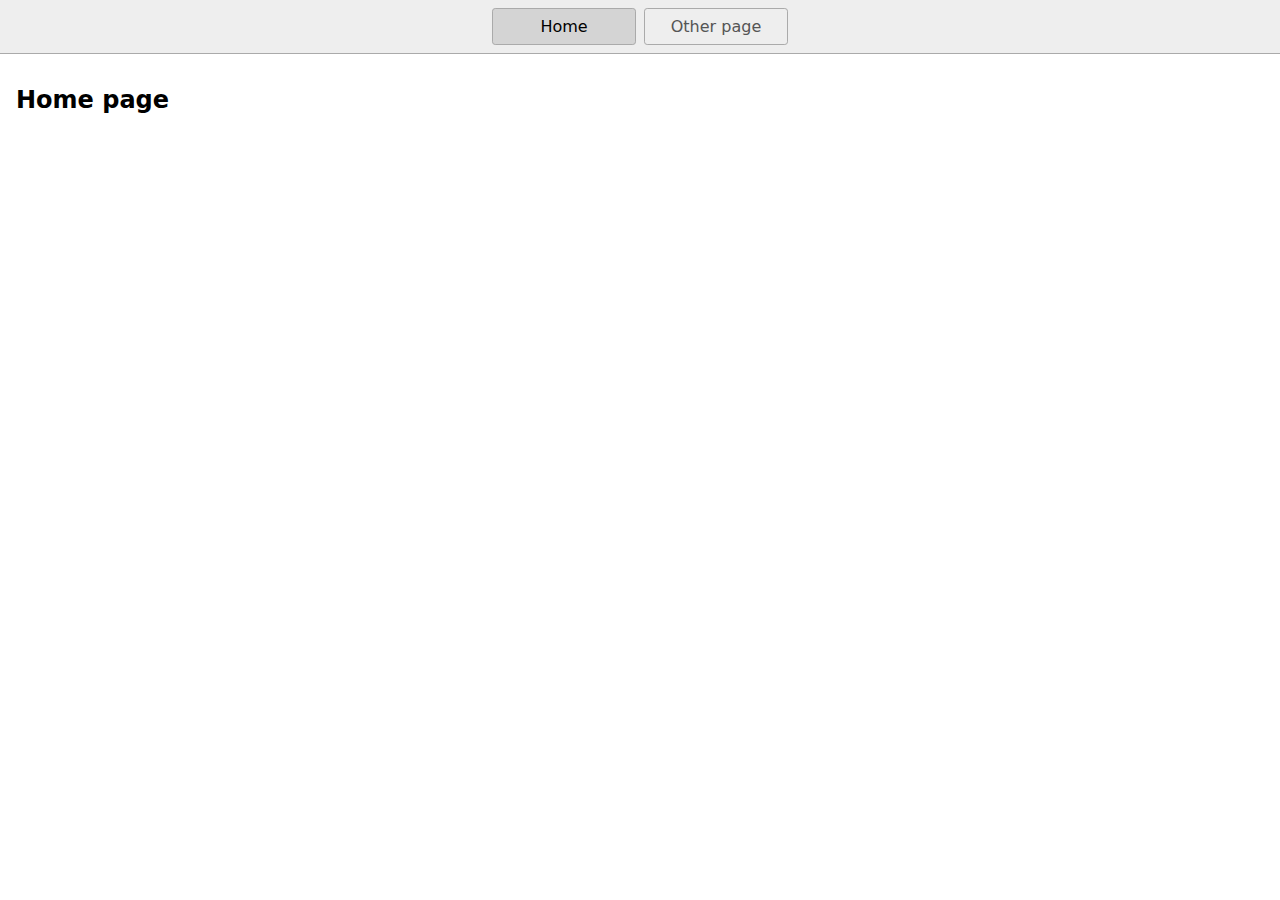
==== index.html @ e1e0ad21 "Initial commit" ====
<!DOCTYPE html>
<html lang="en">
  <head>
    <title>Home</title>
    <meta charset="UTF-8" />
    <meta name="viewport" content="width=device-width" />
    <!--
      Need a visual blank slate?
      Remove all code in `styles.css`!
    -->
    <link rel="stylesheet" href="styles.css" />
    <script type="module" src="script.js"></script>
  </head>
  <body>
    <nav>
      <a href="/" aria-current="page">Home</a>
      <a href="/page2.html">Other page</a>
    </nav>
    <main>
      <h1>Home page</h1>
    </main>
  </body>
</html>
---- styles.css ----
* {
  box-sizing: border-box;
}

body {
  margin: 0;
  font-family: system-ui, sans-serif;
  color: black;
  background-color: white;
}

nav {
  display: flex;
  flex-wrap: wrap;
  align-items: center;
  justify-content: center;
  padding: 0.5rem;
  gap: 0.5rem;
  border-bottom: solid 1px #aaa;
  background-color: #eee;
}

nav a {
  display: inline-block;
  min-width: 9rem;
  padding: 0.5rem;
  border-radius: 0.2rem;
  border: solid 1px #aaa;
  text-align: center;
  text-decoration: none;
  color: #555;
}

nav a[aria-current='page'] {
  color: #000;
  background-color: #d4d4d4;
}

main {
  padding: 1rem;
}

h1 {
  font-weight: bold;
  font-size: 1.5rem;
}
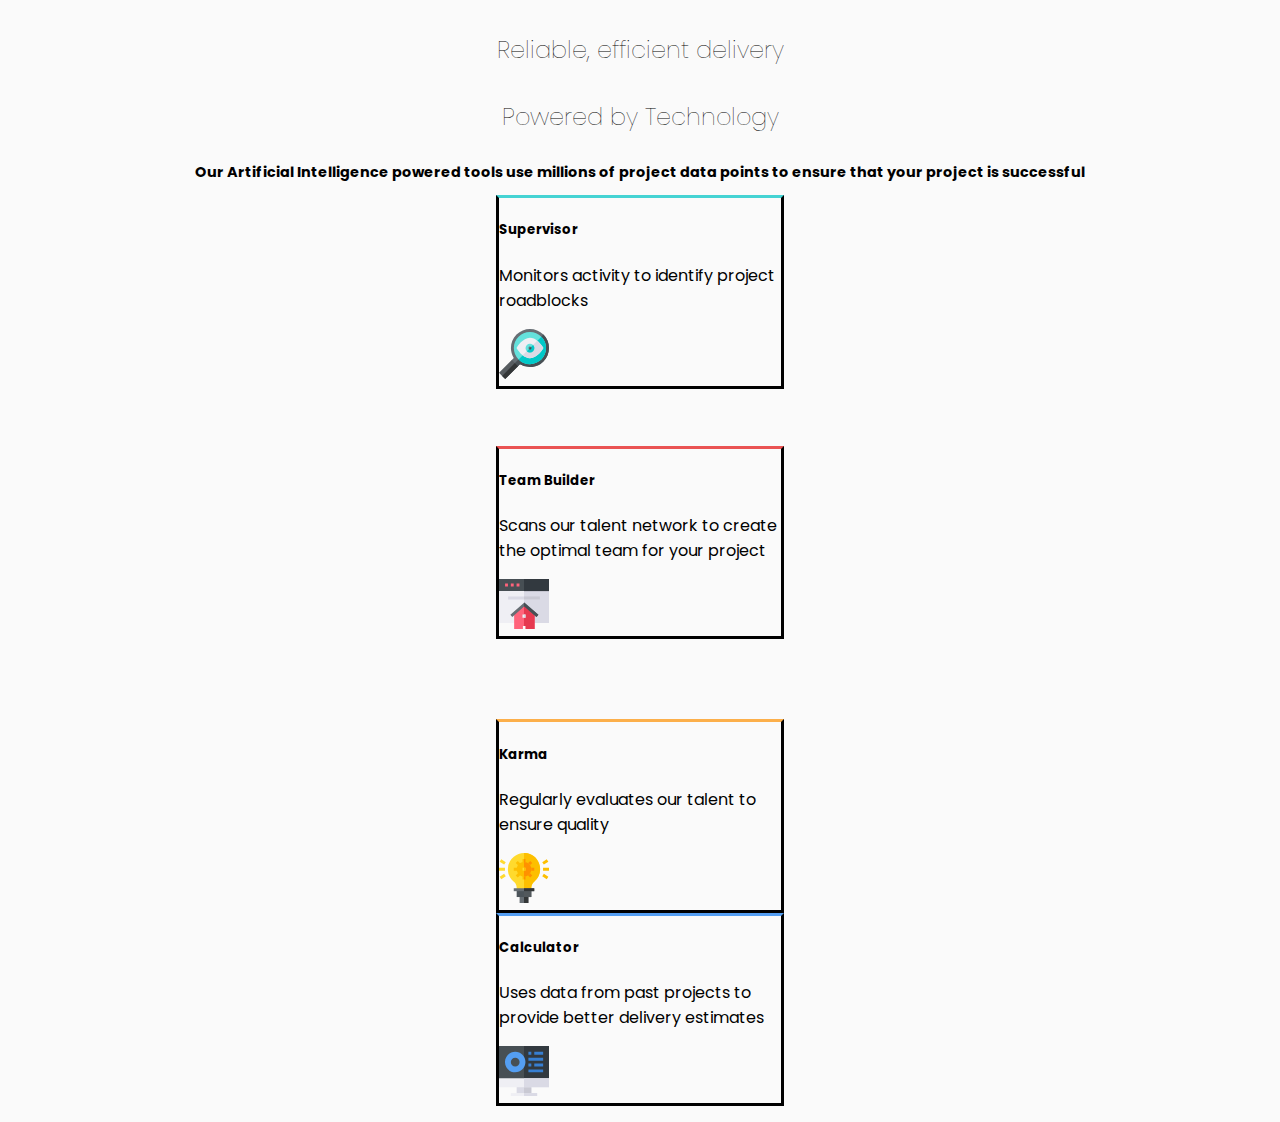
==== commit c67eb843: "3 files modified, 4 added" ====
--- a/index.html
+++ b/index.html
@@ -1,23 +1,102 @@
 <!DOCTYPE html>
 <html lang="en">
   <head>
-    <title>Home</title>
-    <meta charset="UTF-8" />
-    <meta name="viewport" content="width=device-width" />
-    <!--
-      Need a visual blank slate?
-      Remove all code in `styles.css`!
-    -->
+    <title>Frontend Mentor | Four card feature section</title>
+    <link
+      rel="icon"
+      type="image/png"
+      sizes="32x32"
+      href="./images/favicon-32x32.png"
+    />
+    <link
+      href="https://cdn.jsdelivr.net/npm/bootstrap@5.3.0/dist/css/bootstrap.min.css"
+      rel="stylesheet"
+      integrity="sha384-9ndCyUaIbzAi2FUVXJi0CjmCapSmO7SnpJef0486qhLnuZ2cdeRhO02iuK6FUUVM"
+      crossorigin="anonymous"
+    />
     <link rel="stylesheet" href="styles.css" />
-    <script type="module" src="script.js"></script>
   </head>
   <body>
-    <nav>
-      <a href="/" aria-current="page">Home</a>
-      <a href="/page2.html">Other page</a>
-    </nav>
     <main>
-      <h1>Home page</h1>
+
+      <div class="container text-left">
+        <h1>Reliable, efficient delivery</h1>
+          <h1>Powered by Technology</h1>
+          <h2>  Our Artificial Intelligence powered tools use millions of project data points 
+            to ensure that your project is successful
+          </h2>
+        <div class="row">
+          <div class="col d-flex align-items-center">
+            <div class="card card1" style="width: 18rem">
+              <div class="card-body">
+                <h5 class="card-title">Supervisor</h5>
+                <p class="card-text">
+                  Monitors activity to identify project roadblocks
+                </p>
+                <div>
+                <img
+                  src="./images/icon-supervisor.svg"
+                  class="card-img"
+                  alt="..."
+                  width="10px"
+                  height="20px"
+                />
+                </div>
+              </div>
+            </div>
+          </div>
+          <div class="col">
+            <div class="card card2" style="width: 18rem">
+              <div class="card-body">
+                <h5 class="card-title">Team Builder</h5>
+                <p class="card-text">
+                  Scans our talent network to create the optimal team for your
+                  project
+                </p>
+                <img
+                  src="./images/icon-team-builder.svg"
+                  class="card-img"
+                  alt="..."
+                />
+              </div>
+            </div>
+            <div class="card card3" style="width: 18rem">
+              <div class="card-body">
+                <h5 class="card-title">Karma</h5>
+                <p class="card-text">
+                  Regularly evaluates our talent to ensure quality
+                </p>
+                <img
+                  src="./images/icon-karma.svg"
+                  class="card-img"
+                  alt="..."
+                />
+              </div>
+            </div>
+          </div>
+          <div class="col d-flex align-items-center">
+            <div class="card card4" style="width: 18rem">
+              <div class="card-body">
+                <h5 class="card-title">Calculator</h5>
+                <p class="card-text">
+                  Uses data from past projects to provide better delivery
+                  estimates
+                </p>
+                <img
+                  src="./images/icon-calculator.svg"
+                  class="card-img"
+                  alt="..."
+                />
+              </div>
+            </div>
+          </div>
+        </div>
+      </div>
     </main>
+    <script
+      src="https://cdn.jsdelivr.net/npm/bootstrap@5.3.0/dist/js/bootstrap.bundle.min.js"
+      integrity="sha384-geWF76RCwLtnZ8qwWowPQNguL3RmwHVBC9FhGdlKrxdiJJigb/j/68SIy3Te4Bkz"
+      crossorigin="anonymous"
+    ></script>
   </body>
 </html>
--- a/styles.css
+++ b/styles.css
@@ -1,46 +1,59 @@
+@import url('https://fonts.googleapis.com/css2?family=Poppins:wght@200;400;600&display=swap');
+
 * {
   box-sizing: border-box;
 }
 
 body {
   margin: 0;
-  font-family: system-ui, sans-serif;
   color: black;
-  background-color: white;
+  background-color: hsl(0, 0%, 98%);
+  font-family: 'Poppins', sans-serif;
 }
-
-nav {
+.container {
+  min-height: 100vh;
+  padding: 0 0.5rem;
   display: flex;
-  flex-wrap: wrap;
+  justify-content: center;
   align-items: center;
-  justify-content: center;
-  padding: 0.5rem;
-  gap: 0.5rem;
-  border-bottom: solid 1px #aaa;
-  background-color: #eee;
+  flex-direction: column;
 }
-
-nav a {
-  display: inline-block;
-  min-width: 9rem;
-  padding: 0.5rem;
-  border-radius: 0.2rem;
-  border: solid 1px #aaa;
-  text-align: center;
-  text-decoration: none;
-  color: #555;
-}
-
-nav a[aria-current='page'] {
-  color: #000;
-  background-color: #d4d4d4;
-}
-
 main {
   padding: 1rem;
 }
 
 h1 {
-  font-weight: bold;
   font-size: 1.5rem;
+  font-weight: 100;
 }
+h2 {
+  font-size: 0.9rem;
+}
+.card1 {
+  border-top: hsl(180, 62%, 55%);
+  border-width: 3px;
+  border-style: solid;
+}
+.card2 {
+  border-top: hsl(0, 78%, 62%);
+  border-width: 3px;
+  border-style: solid;
+  margin-top: 20%;
+
+}
+.card3 {
+  border-top: hsl(34, 97%, 64%);
+  border-width: 3px;
+  border-style: solid;
+  margin-top: 5rem;
+}
+.card4 {
+  border-top: hsl(212, 86%, 64%);
+  border-width: 3px;
+  border-style: solid;
+}
+.card-img {
+  height: 50px;
+  width: 50px;
+  text-align: right;
+}
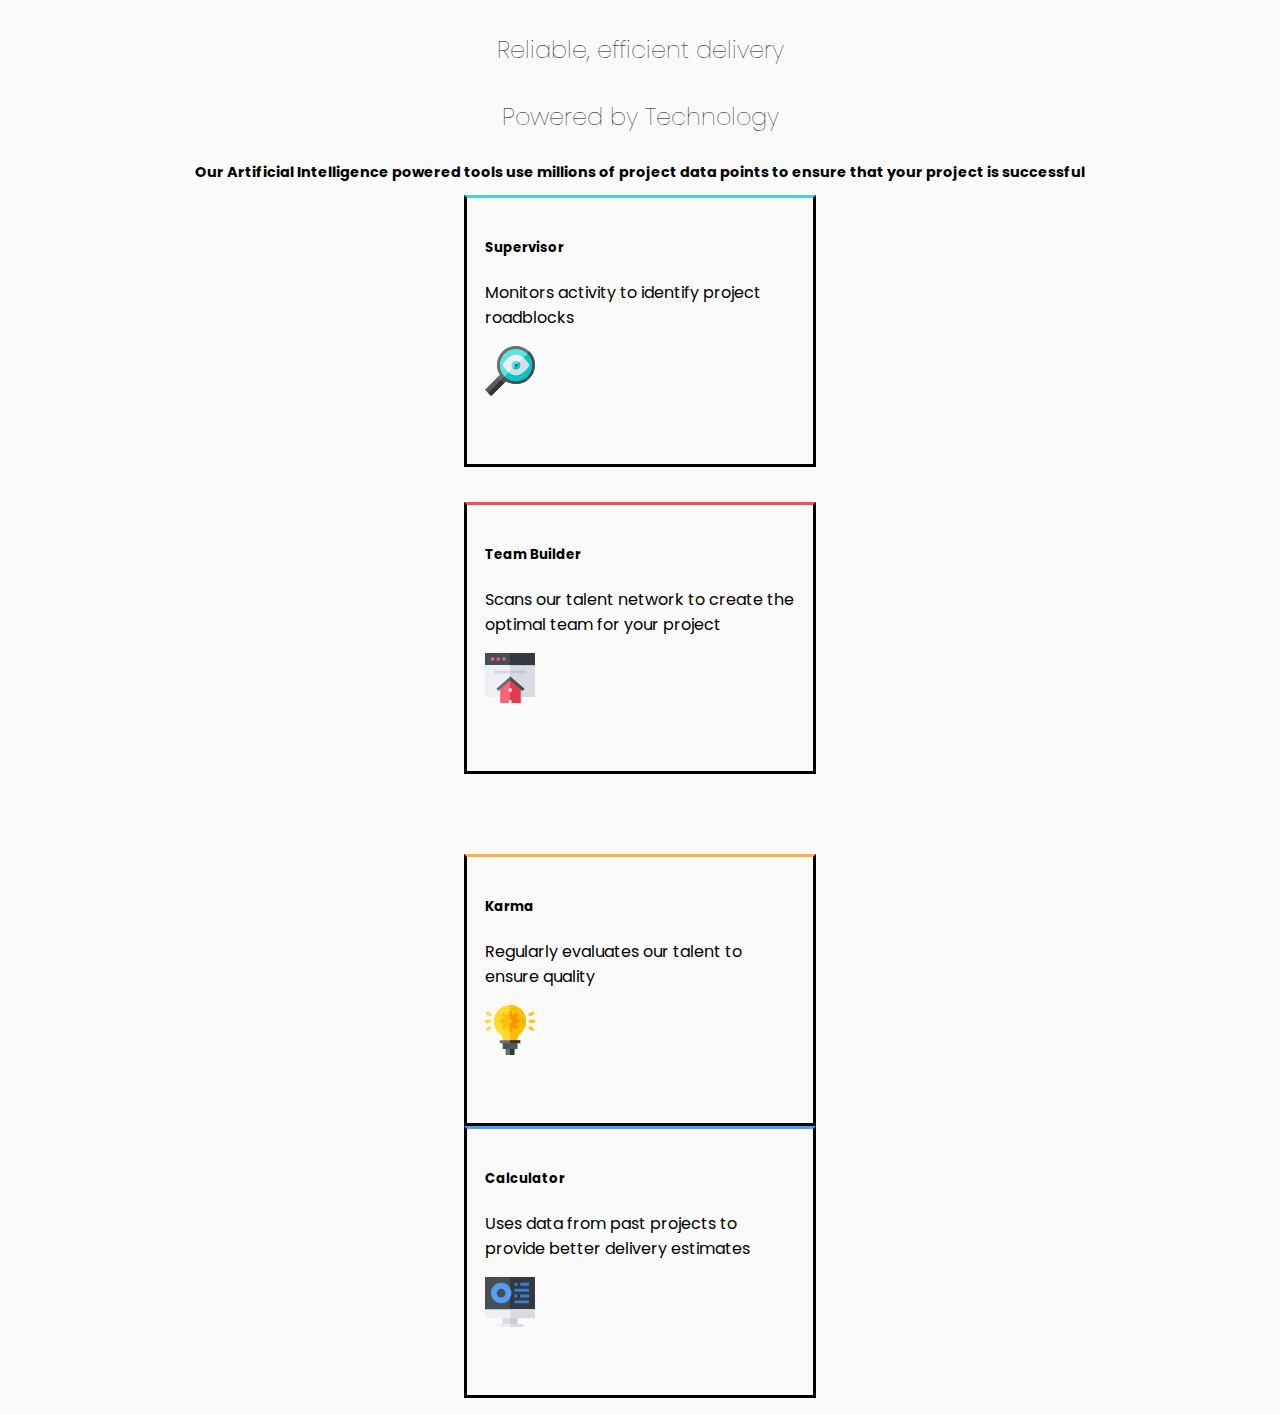
==== commit 16458fdc: "2 files modified" ====
--- a/index.html
+++ b/index.html
@@ -1,6 +1,9 @@
 <!DOCTYPE html>
 <html lang="en">
   <head>
+    <meta name="viewport" content="width=device-width, initial-scale=1.0" />
+    <!-- displays site properly based on user's device -->
+
     <title>Frontend Mentor | Four card feature section</title>
     <link
       rel="icon"
@@ -18,22 +21,21 @@
   </head>
   <body>
     <main>
-
       <div class="container text-left">
         <h1>Reliable, efficient delivery</h1>
-          <h1>Powered by Technology</h1>
-          <h2>  Our Artificial Intelligence powered tools use millions of project data points 
-            to ensure that your project is successful
-          </h2>
+        <h1>Powered by Technology</h1>
+        <h2>
+          Our Artificial Intelligence powered tools use millions of project data
+          points to ensure that your project is successful
+        </h2>
         <div class="row">
-          <div class="col d-flex align-items-center">
-            <div class="card card1" style="width: 18rem">
+          <div class="col  d-flex align-items-center">
+            <div class="card card1" style="width: 22rem">
               <div class="card-body">
                 <h5 class="card-title">Supervisor</h5>
                 <p class="card-text">
                   Monitors activity to identify project roadblocks
                 </p>
-                <div>
                 <img
                   src="./images/icon-supervisor.svg"
                   class="card-img"
@@ -41,12 +43,11 @@
                   width="10px"
                   height="20px"
                 />
-                </div>
               </div>
             </div>
           </div>
-          <div class="col">
-            <div class="card card2" style="width: 18rem">
+          <div class="col justify-items-center">
+            <div class="card card2" style="width: 22rem">
               <div class="card-body">
                 <h5 class="card-title">Team Builder</h5>
                 <p class="card-text">
@@ -60,22 +61,18 @@
                 />
               </div>
             </div>
-            <div class="card card3" style="width: 18rem">
+            <div class="card card3" style="width: 22rem">
               <div class="card-body">
                 <h5 class="card-title">Karma</h5>
                 <p class="card-text">
                   Regularly evaluates our talent to ensure quality
                 </p>
-                <img
-                  src="./images/icon-karma.svg"
-                  class="card-img"
-                  alt="..."
-                />
+                <img src="./images/icon-karma.svg" class="card-img" alt="..." />
               </div>
             </div>
           </div>
           <div class="col d-flex align-items-center">
-            <div class="card card4" style="width: 18rem">
+            <div class="card card4" style="width: 22rem">
               <div class="card-body">
                 <h5 class="card-title">Calculator</h5>
                 <p class="card-text">
--- a/styles.css
+++ b/styles.css
@@ -21,7 +21,10 @@
 main {
   padding: 1rem;
 }
-
+.card{
+  height: 17rem;
+  padding:5%;
+}
 h1 {
   font-size: 1.5rem;
   font-weight: 100;
@@ -38,7 +41,7 @@
   border-top: hsl(0, 78%, 62%);
   border-width: 3px;
   border-style: solid;
-  margin-top: 20%;
+  margin-top: 10%;
 
 }
 .card3 {
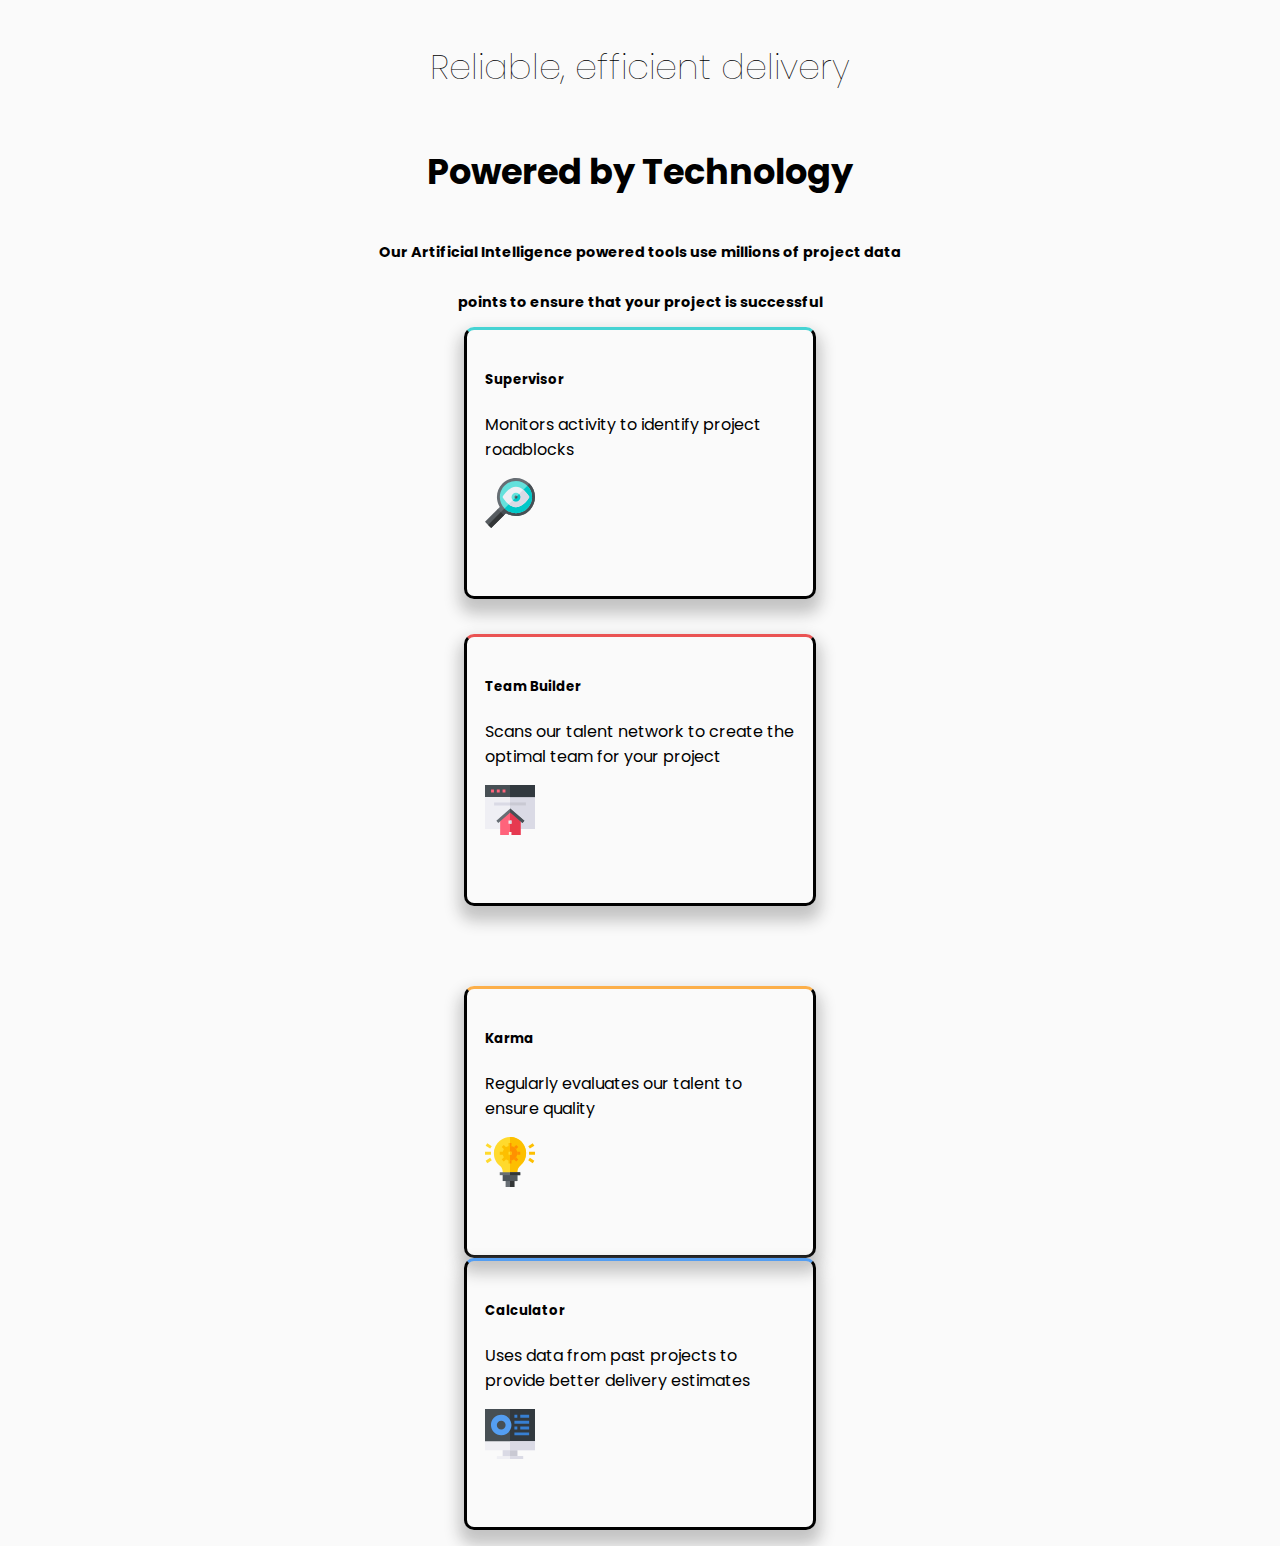
==== commit 342d0e3f: "2 files modified" ====
--- a/index.html
+++ b/index.html
@@ -23,13 +23,13 @@
     <main>
       <div class="container text-left">
         <h1>Reliable, efficient delivery</h1>
-        <h1>Powered by Technology</h1>
-        <h2>
+        <h2 class="sub-heading">Powered by Technology</h2>
+        <h3 class=sub2>
           Our Artificial Intelligence powered tools use millions of project data
-          points to ensure that your project is successful
-        </h2>
+        </h3>
+        <h3>points to ensure that your project is successful</h3>
         <div class="row">
-          <div class="col  d-flex align-items-center">
+          <div class="col d-flex align-items-center">
             <div class="card card1" style="width: 22rem">
               <div class="card-body">
                 <h5 class="card-title">Supervisor</h5>
--- a/styles.css
+++ b/styles.css
@@ -24,13 +24,29 @@
 .card{
   height: 17rem;
   padding:5%;
+  border-radius: 10px;
+  -webkit-box-shadow: 0px 10px 15px 5px #C4C4C4; 
+   box-shadow: 0px 10px 15px 5px #C4C4C4;
 }
 h1 {
-  font-size: 1.5rem;
+  font-size: 2.2rem;
   font-weight: 100;
+  text-align: center;
+
 }
 h2 {
+  font-size: 2.2rem;
+  text-align: center;
+}
+h3{
   font-size: 0.9rem;
+  text-align: center;
+}
+h5{
+  font-weight: bold;
+}
+.sub-heading{
+  font-weight: bold;
 }
 .card1 {
   border-top: hsl(180, 62%, 55%);
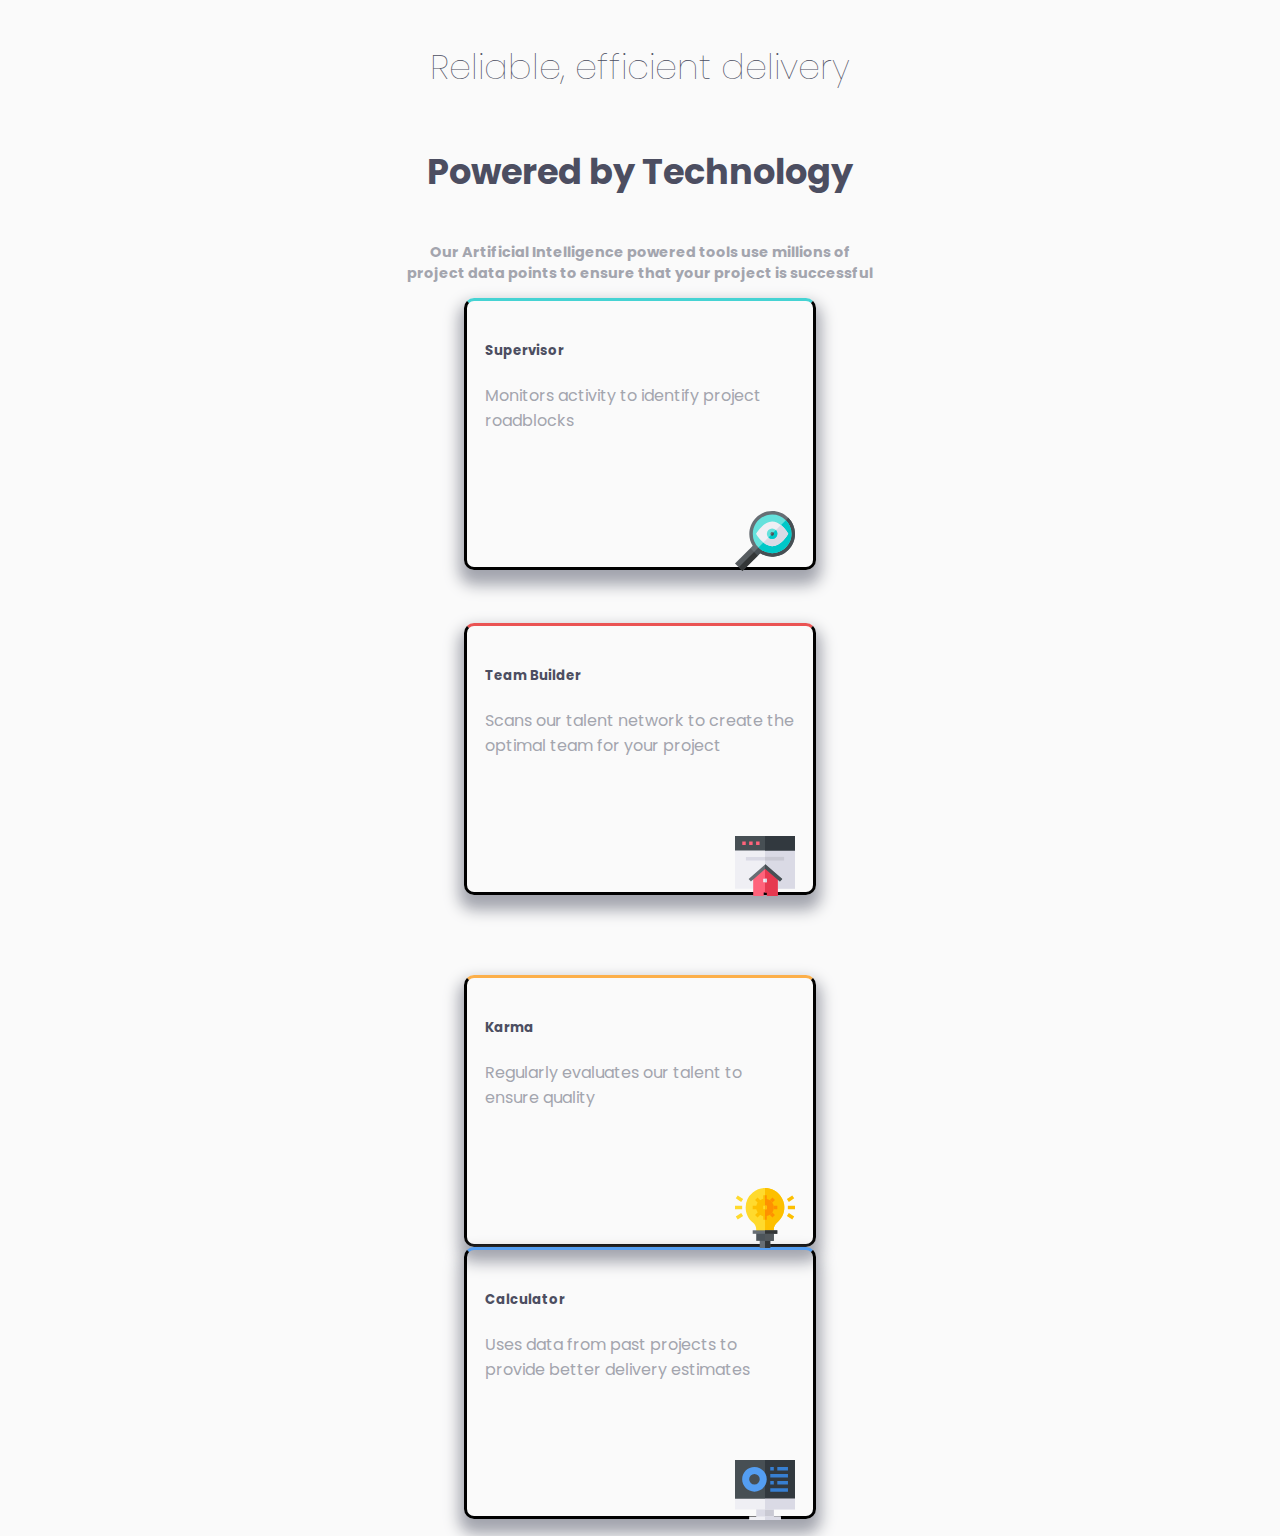
==== commit cf417ec1: "files deleted" ====
--- a/index.html
+++ b/index.html
@@ -1,9 +1,8 @@
 <!DOCTYPE html>
 <html lang="en">
   <head>
+    <meta charset="UTF-8">
     <meta name="viewport" content="width=device-width, initial-scale=1.0" />
-    <!-- displays site properly based on user's device -->
-
     <title>Frontend Mentor | Four card feature section</title>
     <link
       rel="icon"
@@ -24,10 +23,9 @@
       <div class="container text-left">
         <h1>Reliable, efficient delivery</h1>
         <h2 class="sub-heading">Powered by Technology</h2>
-        <h3 class=sub2>
+        <h3 class="sub2" >
           Our Artificial Intelligence powered tools use millions of project data
-        </h3>
-        <h3>points to ensure that your project is successful</h3>
+           points to ensure that your project is successful</h3>
         <div class="row">
           <div class="col d-flex align-items-center">
             <div class="card card1" style="width: 22rem">
--- a/styles.css
+++ b/styles.css
@@ -25,18 +25,20 @@
   height: 17rem;
   padding:5%;
   border-radius: 10px;
-  -webkit-box-shadow: 0px 10px 15px 5px #C4C4C4; 
-   box-shadow: 0px 10px 15px 5px #C4C4C4;
+  -webkit-box-shadow: 0px 10px 15px 5px hsl(229, 6%, 66%);
+   box-shadow: 0px 10px 15px 5px hsl(229, 6%, 66%);
 }
 h1 {
   font-size: 2.2rem;
   font-weight: 100;
   text-align: center;
-
+  color:hsl(234, 12%, 34%)
 }
 h2 {
   font-size: 2.2rem;
   text-align: center;
+  color:hsl(234, 12%, 34%)
+
 }
 h3{
   font-size: 0.9rem;
@@ -48,31 +50,65 @@
 .sub-heading{
   font-weight: bold;
 }
+.sub2{
+  color: hsl(229, 6%, 66%);
+  width:30rem;
+
+
+}
+.card-title{
+  color:hsl(234, 12%, 34%);
+}
+.card-body{
+  color: hsl(229, 6%, 66%);
+}
 .card1 {
   border-top: hsl(180, 62%, 55%);
-  border-width: 3px;
   border-style: solid;
 }
 .card2 {
   border-top: hsl(0, 78%, 62%);
-  border-width: 3px;
   border-style: solid;
-  margin-top: 10%;
+  margin-top: 15%;
 
 }
 .card3 {
   border-top: hsl(34, 97%, 64%);
-  border-width: 3px;
   border-style: solid;
   margin-top: 5rem;
 }
 .card4 {
   border-top: hsl(212, 86%, 64%);
-  border-width: 3px;
   border-style: solid;
 }
 .card-img {
-  height: 50px;
-  width: 50px;
-  text-align: right;
+  height: 60px;
+  width: 60px;
+  margin-top: 20%;
+  float: right;
 }
+@media (max-width: 600px) {
+  h1 {
+    font-size: 1.5rem;
+  }
+  h2{
+    font-size: 1.5rem;
+
+  }
+  .sub2{
+    font-size: 1.3rem;
+    width:auto
+  }
+  .card1{
+    margin-top:15% ;
+  }
+  .card2{
+    margin-top: 0%;
+  }
+  .card3{
+    margin-top: 0rem;
+  }
+  .card{
+    margin-bottom: 5%;
+  }
+}
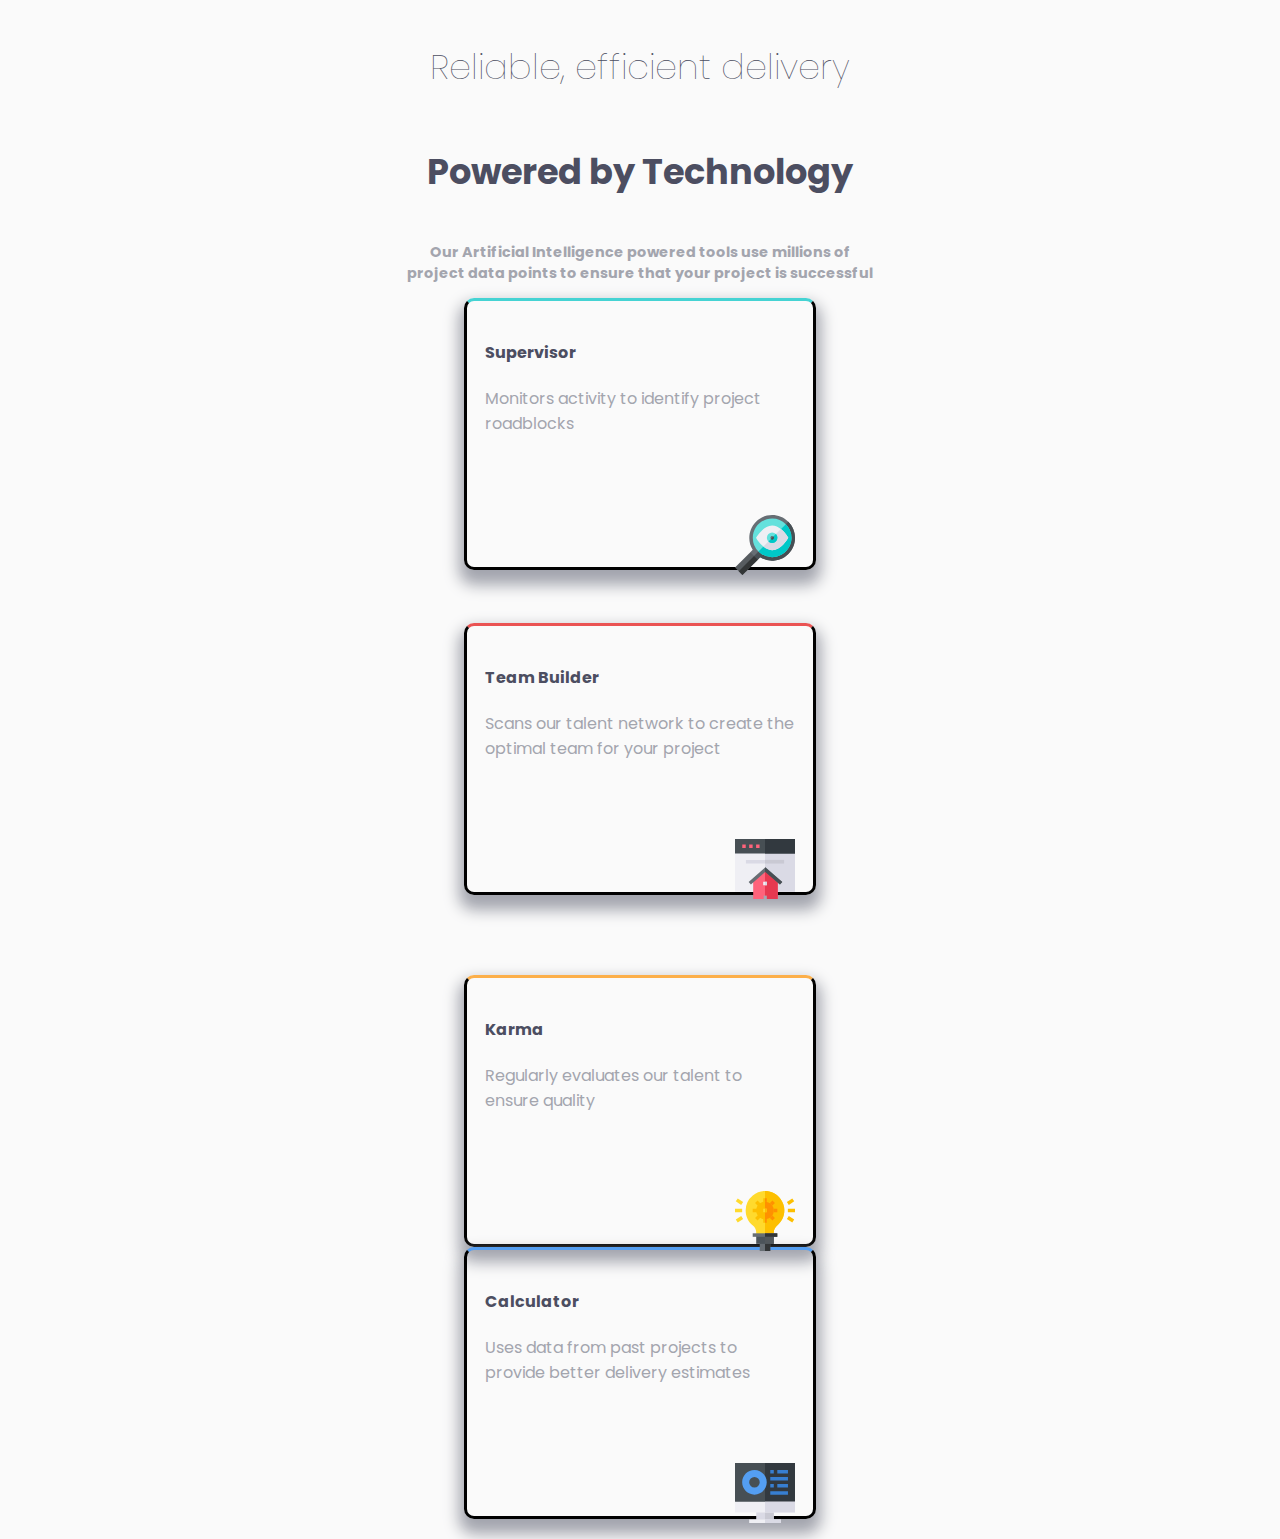
==== commit ec364065: "h change" ====
--- a/index.html
+++ b/index.html
@@ -30,14 +30,14 @@
           <div class="col d-flex align-items-center">
             <div class="card card1" style="width: 22rem">
               <div class="card-body">
-                <h5 class="card-title">Supervisor</h5>
+                <h4 class="card-title">Supervisor</h4>
                 <p class="card-text">
                   Monitors activity to identify project roadblocks
                 </p>
                 <img
                   src="./images/icon-supervisor.svg"
                   class="card-img"
-                  alt="..."
+                  alt="card-image"
                   width="10px"
                   height="20px"
                 />
@@ -47,7 +47,7 @@
           <div class="col justify-items-center">
             <div class="card card2" style="width: 22rem">
               <div class="card-body">
-                <h5 class="card-title">Team Builder</h5>
+                <h4 class="card-title">Team Builder</h4>
                 <p class="card-text">
                   Scans our talent network to create the optimal team for your
                   project
@@ -55,13 +55,13 @@
                 <img
                   src="./images/icon-team-builder.svg"
                   class="card-img"
-                  alt="..."
+                  alt="card-image"
                 />
               </div>
             </div>
             <div class="card card3" style="width: 22rem">
               <div class="card-body">
-                <h5 class="card-title">Karma</h5>
+                <h4 class="card-title">Karma</h4>
                 <p class="card-text">
                   Regularly evaluates our talent to ensure quality
                 </p>
@@ -72,7 +72,7 @@
           <div class="col d-flex align-items-center">
             <div class="card card4" style="width: 22rem">
               <div class="card-body">
-                <h5 class="card-title">Calculator</h5>
+                <h4 class="card-title">Calculator</h4>
                 <p class="card-text">
                   Uses data from past projects to provide better delivery
                   estimates
@@ -80,7 +80,7 @@
                 <img
                   src="./images/icon-calculator.svg"
                   class="card-img"
-                  alt="..."
+                  alt="card-image"
                 />
               </div>
             </div>
--- a/styles.css
+++ b/styles.css
@@ -44,7 +44,7 @@
   font-size: 0.9rem;
   text-align: center;
 }
-h5{
+h4{
   font-weight: bold;
 }
 .sub-heading{
